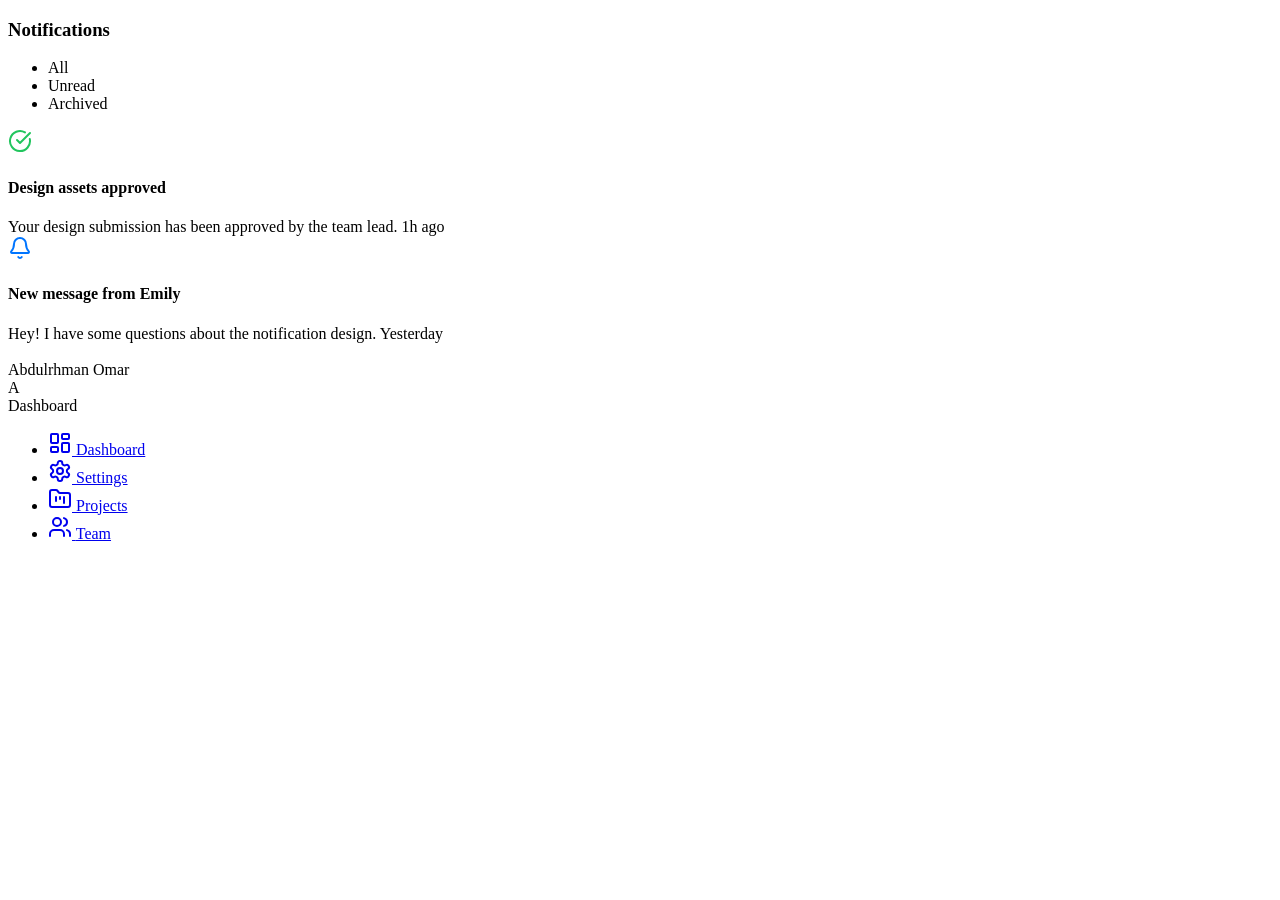
==== global.html @ e86d3c03 "start" ====
<!DOCTYPE html>
<html lang="en">
<head>
  <meta charset="UTF-8">
  <meta name="viewport" content="width=device-width, initial-scale=1.0">
  <title>Document</title>
</head>
<body>
  <nav>
    <div class="center-flex p-relative gap-10 ">
      <div class="darkmode-btn icn center-flex fs-15">

        <i class="fa-regular fa-moon"></i>
      </div>
      <!-- <div class="separator" style="height: 3rem; width: 2px; background-color: var(--text-primary);"></div> -->
      <div id="notifications-icon" class="notifications-icon icn center-flex fs-15">
        <i class="fa-regular fa-bell fa-lg"></i>
      </div>
      <div id="notifications-menu" class="notifications-menu">
        <div class="notifications-header">
          <h3 class="text-heading p-15 fs-15">Notifications</h3>
          <ul class="taps d-flex ">
            <li class="text-heading active p-10" data-id="all">All</li>
            <li class="text-heading p-10" data-id="unread">Unread</li>
            <li class="text-heading p-10" data-id="archived">Archived</li>
          </ul>
        </div>
        <div id="notifications-body" class="notifications-body">
          <div class="msg unread p-notification gap-10 center-flex">
            <div class="icon rad-half center-flex">
              <svg xmlns="http://www.w3.org/2000/svg" width="24" height="24" viewBox="0 0 24 24" fill="none" stroke="currentColor" stroke-width="2" stroke-linecap="round" stroke-linejoin="round" class="lucide lucide-circle-check-big w-5 h-5" data-fg-b3mp1="1.29:1.13588:/src/app/components/NotificationCenter.tsx:167:16:4668:69:e:CheckCircle::::::C4Wc" style="color: rgb(34, 197, 94);"><path d="M21.801 10A10 10 0 1 1 17 3.335"></path><path d="m9 11 3 3L22 4"></path></svg>
            </div>
            <div class="v-stack gap-5">
              <h4 class="text-heading">Design assets approved</h4>
              <span class="text-body">Your design submission has been approved by the team lead.</span>
              <span class="date text-body">1h ago</span>
            </div>
            <div class="actions d-flex">
              <i class="fa-solid fa-trash-can trash"></i>
              <i class="fa-solid fa-box-archive archive"></i>
            </div>
          </div>
          <div class="msg unread p-notification gap-10 center-flex">
            <div class="icon rad-half center-flex">
              <svg xmlns="http://www.w3.org/2000/svg" width="24" height="24" viewBox="0 0 24 24" fill="none" stroke="currentColor" stroke-width="2" stroke-linecap="round" stroke-linejoin="round" class="lucide lucide-bell w-5 h-5" data-fg-b3mp4="1.29:1.13588:/src/app/components/NotificationCenter.tsx:173:16:4977:61:e:Bell::::::CiHR" style="color: rgb(0, 117, 255);"><path d="M10.268 21a2 2 0 0 0 3.464 0"></path><path d="M3.262 15.326A1 1 0 0 0 4 17h16a1 1 0 0 0 .74-1.673C19.41 13.956 18 12.499 18 8A6 6 0 0 0 6 8c0 4.499-1.411 5.956-2.738 7.326"></path></svg>
            </div>
            <div class="v-stack gap-5">
              <h4 class="text-heading">New message from Emily</h4>
              <span class="text-body">Hey! I have some questions about the notification design.</span>
              <span class="date text-body">Yesterday</span>
            </div>
            <div class="actions d-flex">
              <i class="fa-solid fa-trash-can trash"></i>
              <i class="fa-solid fa-box-archive archive"></i>
            </div>
          </div>
        </div>
      </div>
      <div class="profile center-flex gap-10 p-5 rad-10">
        <div class="image-wrapper">
          <img src="assets/images/profile-team-1.jpg" alt="">
        </div>
        <span class="text-heading" id="username">Abdulrhman Omar</span>
      </div>
    </div>
  </nav>

  <div class="sidebar v-stack">
    <div class="logo-container d-flex txt-c align-center gap-10 p-20">
      <div class="logo">A</div>
      <span class="fs-15 fw-bold">Dashboard</span>
    </div>
    <ul class="pagesLinks m-0 v-stack p-20">
      <li data-link="index" class="dashboard active gap-20 v-stack mb-5">
        <a href="index.html" class="p-8 d-flex align-center gap-10">
          <svg xmlns="http://www.w3.org/2000/svg" width="24" height="24" viewBox="0 0 24 24" fill="none" stroke="currentColor" stroke-width="2" stroke-linecap="round" stroke-linejoin="round" class="text-body lucide lucide-layout-dashboard w-5 h-5" data-fg-dqpt15="1.11:1.1541:/src/app/components/Sidebar.tsx:42:17:1362:33:e:item.icon"><rect width="7" height="9" x="3" y="3" rx="1"></rect><rect width="7" height="5" x="14" y="3" rx="1"></rect><rect width="7" height="9" x="14" y="12" rx="1"></rect><rect width="7" height="5" x="3" y="16" rx="1"></rect></svg>
          <span class="text-body">Dashboard</span>
        </a>
      </li>
      <li data-link="settings" class="settings gap-20 v-stack mb-5">
        <a href="settings.html" class=" p-8 d-flex align-center gap-10">
          <svg xmlns="http://www.w3.org/2000/svg" width="24" height="24" viewBox="0 0 24 24" fill="none" stroke="currentColor" stroke-width="2" stroke-linecap="round" stroke-linejoin="round" class="text-body lucide lucide-settings w-5 h-5" data-fg-dqpt15="1.11:1.1541:/src/app/components/Sidebar.tsx:42:17:1362:33:e:item.icon"><path d="M12.22 2h-.44a2 2 0 0 0-2 2v.18a2 2 0 0 1-1 1.73l-.43.25a2 2 0 0 1-2 0l-.15-.08a2 2 0 0 0-2.73.73l-.22.38a2 2 0 0 0 .73 2.73l.15.1a2 2 0 0 1 1 1.72v.51a2 2 0 0 1-1 1.74l-.15.09a2 2 0 0 0-.73 2.73l.22.38a2 2 0 0 0 2.73.73l.15-.08a2 2 0 0 1 2 0l.43.25a2 2 0 0 1 1 1.73V20a2 2 0 0 0 2 2h.44a2 2 0 0 0 2-2v-.18a2 2 0 0 1 1-1.73l.43-.25a2 2 0 0 1 2 0l.15.08a2 2 0 0 0 2.73-.73l.22-.39a2 2 0 0 0-.73-2.73l-.15-.08a2 2 0 0 1-1-1.74v-.5a2 2 0 0 1 1-1.74l.15-.09a2 2 0 0 0 .73-2.73l-.22-.38a2 2 0 0 0-2.73-.73l-.15.08a2 2 0 0 1-2 0l-.43-.25a2 2 0 0 1-1-1.73V4a2 2 0 0 0-2-2z"></path><circle cx="12" cy="12" r="3"></circle></svg>
          <span class="text-body">Settings</span>
        </a>
      </li>
      <li data-link="projects" class="projects gap-20 v-stack mb-5">
        <a href="projects.html" class=" p-8 d-flex align-center gap-10">
          <svg xmlns="http://www.w3.org/2000/svg" width="24" height="24" viewBox="0 0 24 24" fill="none" stroke="currentColor" stroke-width="2" stroke-linecap="round" stroke-linejoin="round" class="text-body lucide lucide-folder-kanban w-5 h-5" data-fg-dqpt15="1.11:1.1541:/src/app/components/Sidebar.tsx:42:17:1362:33:e:item.icon"><path d="M4 20h16a2 2 0 0 0 2-2V8a2 2 0 0 0-2-2h-7.93a2 2 0 0 1-1.66-.9l-.82-1.2A2 2 0 0 0 7.93 3H4a2 2 0 0 0-2 2v13c0 1.1.9 2 2 2Z"></path><path d="M8 10v4"></path><path d="M12 10v2"></path><path d="M16 10v6"></path></svg>
          <span class="text-body">Projects</span>
        </a>
      </li>
      <!-- <li class="courses gap-20 v-stack mb-5">
        <a data-link="courses" href="courses.html" class=" p-8 d-flex align-center gap-10">
          <svg xmlns="http://www.w3.org/2000/svg" width="24" height="24" viewBox="0 0 24 24" fill="none" stroke="currentColor" stroke-width="2" stroke-linecap="round" stroke-linejoin="round" class="text-body lucide lucide-book-open w-5 h-5" data-fg-dqpt15="1.11:1.1541:/src/app/components/Sidebar.tsx:42:17:1362:33:e:item.icon"><path d="M12 7v14"></path><path d="M3 18a1 1 0 0 1-1-1V4a1 1 0 0 1 1-1h5a4 4 0 0 1 4 4 4 4 0 0 1 4-4h5a1 1 0 0 1 1 1v13a1 1 0 0 1-1 1h-6a3 3 0 0 0-3 3 3 3 0 0 0-3-3z"></path></svg>
          <span class="text-body">Courses</span>
        </a>
      </li> -->
      <li data-link="team" class="friends gap-20 v-stack mb-5">
        <a href="team.html" class="p-8 d-flex align-center gap-10">
          <svg xmlns="http://www.w3.org/2000/svg" width="24" height="24" viewBox="0 0 24 24" fill="none" stroke="currentColor" stroke-width="2" stroke-linecap="round" stroke-linejoin="round" class="text-body lucide lucide-users w-5 h-5" data-fg-dqpt15="1.11:1.1541:/src/app/components/Sidebar.tsx:42:17:1362:33:e:item.icon"><path d="M16 21v-2a4 4 0 0 0-4-4H6a4 4 0 0 0-4 4v2"></path><circle cx="9" cy="7" r="4"></circle><path d="M22 21v-2a4 4 0 0 0-3-3.87"></path><path d="M16 3.13a4 4 0 0 1 0 7.75"></path></svg>
          <span class="text-body">Team</span>
        </a>
      </li>
      <!-- <li data-link="files" class="files gap-20 v-stack mb-5">
        <a href="files.html" class=" p-8 d-flex align-center gap-10">
          <svg xmlns="http://www.w3.org/2000/svg" width="24" height="24" viewBox="0 0 24 24" fill="none" stroke="currentColor" stroke-width="2" stroke-linecap="round" stroke-linejoin="round" class="text-body lucide lucide-file w-5 h-5" data-fg-dqpt15="1.11:1.1541:/src/app/components/Sidebar.tsx:42:17:1362:33:e:item.icon"><path d="M15 2H6a2 2 0 0 0-2 2v16a2 2 0 0 0 2 2h12a2 2 0 0 0 2-2V7Z"></path><path d="M14 2v4a2 2 0 0 0 2 2h4"></path></svg>
          <span class="text-body">Files</span>
        </a>
      </li>
      <li data-link="plans" class="plans gap-20 v-stack mb-5">
        <a href="plans.html" class=" p-8 d-flex align-center gap-10">
          <svg xmlns="http://www.w3.org/2000/svg" width="24" height="24" viewBox="0 0 24 24" fill="none" stroke="currentColor" stroke-width="2" stroke-linecap="round" stroke-linejoin="round" class="text-body lucide lucide-calendar w-5 h-5" data-fg-dqpt15="1.11:1.1541:/src/app/components/Sidebar.tsx:42:17:1362:33:e:item.icon"><path d="M8 2v4"></path><path d="M16 2v4"></path><rect width="18" height="18" x="3" y="4" rx="2"></rect><path d="M3 10h18"></path></svg>
          <span class="text-body">Plans</span>
        </a>
      </li> -->
    </ul>
  </div>
</body>
</html>
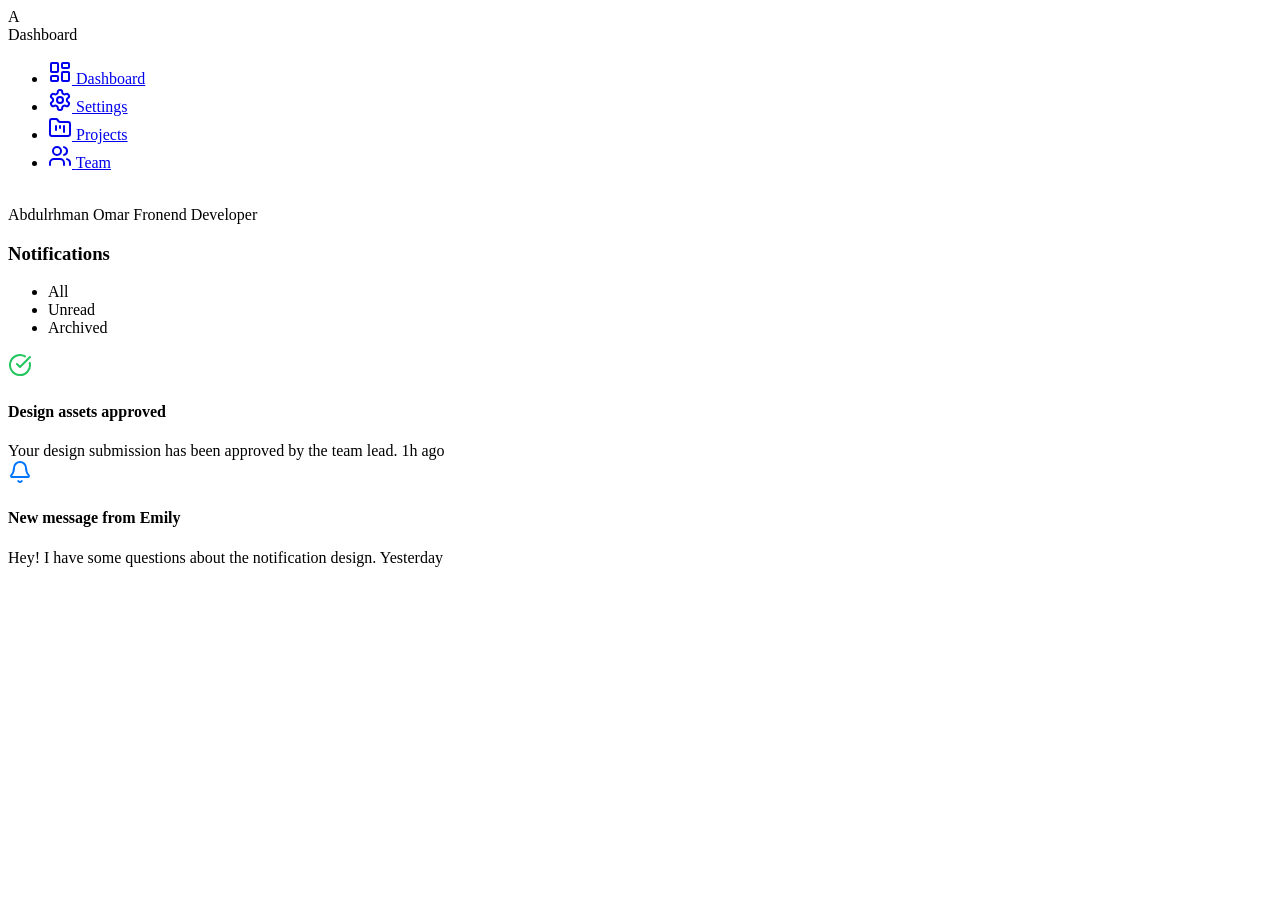
==== commit 30c6bae8: "Change info from Navbar to Sidebar" ====
--- a/global.html
+++ b/global.html
@@ -6,13 +6,11 @@
   <title>Document</title>
 </head>
 <body>
-  <nav>
+  <!-- <nav>
     <div class="center-flex p-relative gap-10 ">
       <div class="darkmode-btn icn center-flex fs-15">
-
         <i class="fa-regular fa-moon"></i>
       </div>
-      <!-- <div class="separator" style="height: 3rem; width: 2px; background-color: var(--text-primary);"></div> -->
       <div id="notifications-icon" class="notifications-icon icn center-flex fs-15">
         <i class="fa-regular fa-bell fa-lg"></i>
       </div>
@@ -63,8 +61,7 @@
         <span class="text-heading" id="username">Abdulrhman Omar</span>
       </div>
     </div>
-  </nav>
-
+  </nav> -->
   <div class="sidebar v-stack">
     <div class="logo-container d-flex txt-c align-center gap-10 p-20">
       <div class="logo">A</div>
@@ -114,6 +111,81 @@
         </a>
       </li> -->
     </ul>
+    <div class="customize">
+      <div>
+        <div class="darkmode-btn icn center-flex fs-15">
+          <i class="fa-regular fa-moon"></i>
+        </div>
+        <div id="notifications-icon" class="notifications-icon icn center-flex fs-15">
+          <i class="fa-regular fa-bell fa-lg"></i>
+        </div>
+      </div>
+      <div class="profile center-flex gap-10 rad-10">
+        <div class="image-wrapper">
+          <img src="assets/images/profile-team-1.jpg" alt="">
+        </div>
+        <div class="info">
+          <span id="username">Abdulrhman Omar</span>
+          <span id="username">Fronend Developer</span>
+        </div>
+      </div>
+    </div>
+  </div>
+  <div id="notifications-menu" class="notifications-menu">
+    <div class="notifications-header">
+      <h3 class="text-heading p-15 fs-15">Notifications</h3>
+      <ul class="taps d-flex ">
+        <li class="text-heading active p-10" data-id="all">All</li>
+        <li class="text-heading p-10" data-id="unread">Unread</li>
+        <li class="text-heading p-10" data-id="archived">Archived</li>
+      </ul>
+    </div>
+    <div id="notifications-body" class="notifications-body">
+      <div class="msg unread p-notification gap-10 center-flex">
+        <div class="icon rad-half center-flex">
+          <svg xmlns="http://www.w3.org/2000/svg" width="24" height="24" viewBox="0 0 24 24" fill="none"
+            stroke="currentColor" stroke-width="2" stroke-linecap="round" stroke-linejoin="round"
+            class="lucide lucide-circle-check-big w-5 h-5"
+            data-fg-b3mp1="1.29:1.13588:/src/app/components/NotificationCenter.tsx:167:16:4668:69:e:CheckCircle::::::C4Wc"
+            style="color: rgb(34, 197, 94);">
+            <path d="M21.801 10A10 10 0 1 1 17 3.335"></path>
+            <path d="m9 11 3 3L22 4"></path>
+          </svg>
+        </div>
+        <div class="v-stack gap-5">
+          <h4 class="text-heading">Design assets approved</h4>
+          <span class="text-body">Your design submission has been approved by the team lead.</span>
+          <span class="date text-body">1h ago</span>
+        </div>
+        <div class="actions d-flex">
+          <i class="fa-solid fa-trash-can trash"></i>
+          <i class="fa-solid fa-box-archive archive"></i>
+        </div>
+      </div>
+      <div class="msg unread p-notification gap-10 center-flex">
+        <div class="icon rad-half center-flex">
+          <svg xmlns="http://www.w3.org/2000/svg" width="24" height="24" viewBox="0 0 24 24" fill="none"
+            stroke="currentColor" stroke-width="2" stroke-linecap="round" stroke-linejoin="round"
+            class="lucide lucide-bell w-5 h-5"
+            data-fg-b3mp4="1.29:1.13588:/src/app/components/NotificationCenter.tsx:173:16:4977:61:e:Bell::::::CiHR"
+            style="color: rgb(0, 117, 255);">
+            <path d="M10.268 21a2 2 0 0 0 3.464 0"></path>
+            <path
+              d="M3.262 15.326A1 1 0 0 0 4 17h16a1 1 0 0 0 .74-1.673C19.41 13.956 18 12.499 18 8A6 6 0 0 0 6 8c0 4.499-1.411 5.956-2.738 7.326">
+            </path>
+          </svg>
+        </div>
+        <div class="v-stack gap-5">
+          <h4 class="text-heading">New message from Emily</h4>
+          <span class="text-body">Hey! I have some questions about the notification design.</span>
+          <span class="date text-body">Yesterday</span>
+        </div>
+        <div class="actions d-flex">
+          <i class="fa-solid fa-trash-can trash"></i>
+          <i class="fa-solid fa-box-archive archive"></i>
+        </div>
+      </div>
+    </div>
   </div>
 </body>
 </html>
